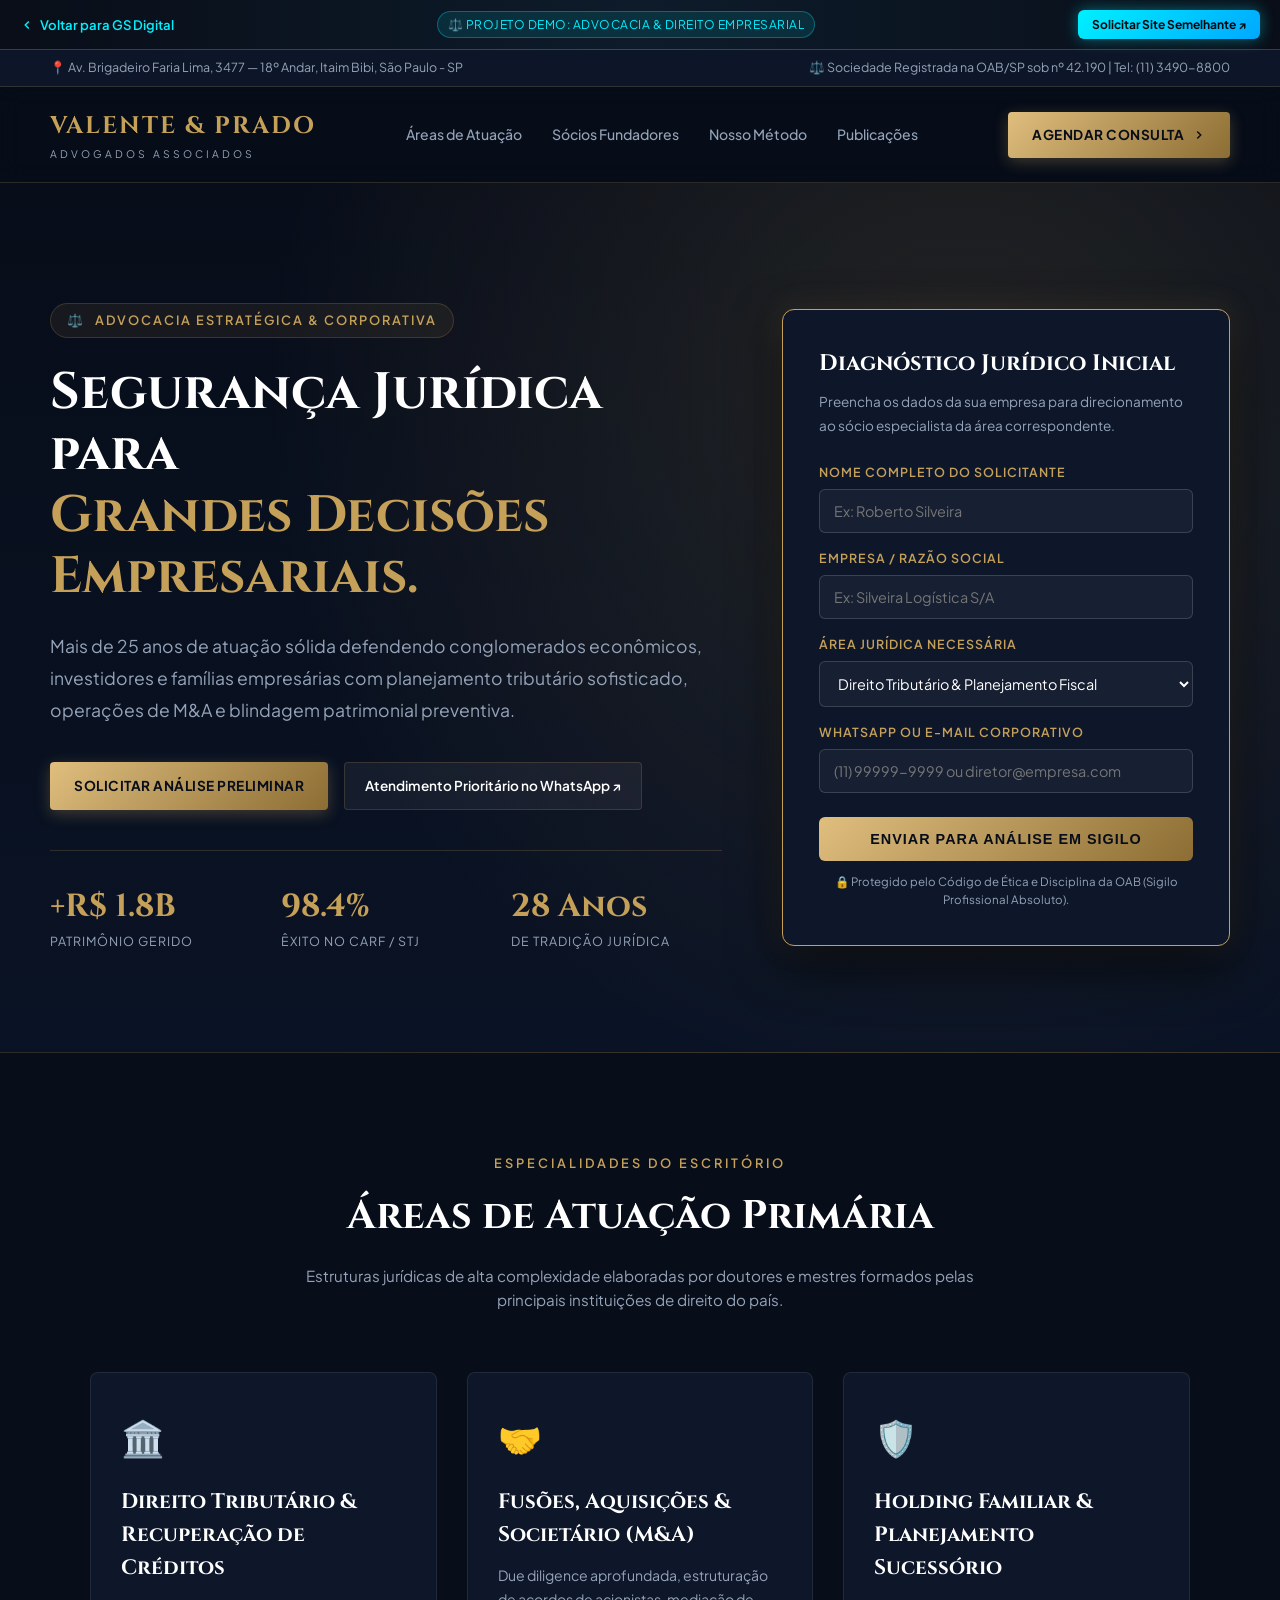
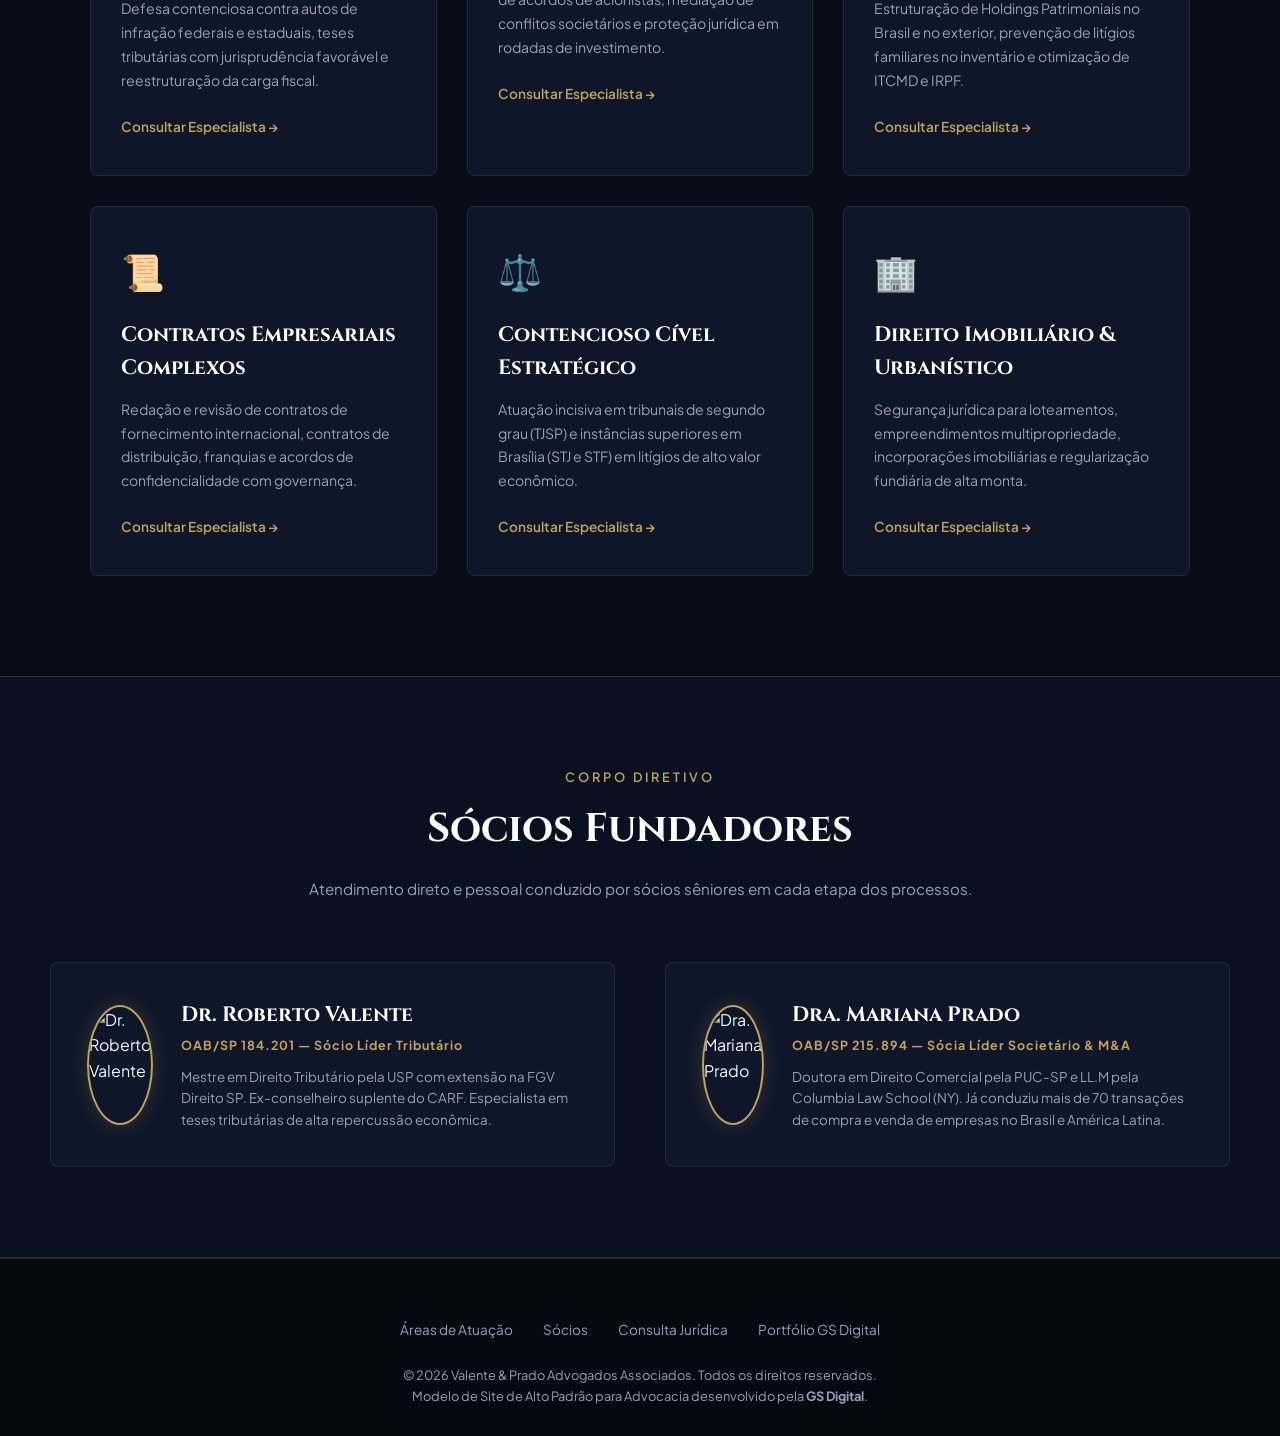
==== demos/advocacia/index.html @ 18b9a5af "feat: complete portfolio overhaul with e-commerce, liberal professionals, and high-converting landin" ====
<!DOCTYPE html>
<html lang="pt-BR">
<head>
  <meta charset="UTF-8">
  <meta name="viewport" content="width=device-width, initial-scale=1.0">
  <title>Valente & Prado | Sociedade de Advogados — Excelência Jurídica Empresarial</title>
  <link rel="preconnect" href="https://fonts.googleapis.com">
  <link rel="preconnect" href="https://fonts.gstatic.com" crossorigin>
  <link href="https://fonts.googleapis.com/css2?family=Cinzel:wght@500;600;700;800&family=Plus+Jakarta+Sans:wght@300;400;500;600;700&display=swap" rel="stylesheet">
  <style>
    :root {
      --bg: #070d19;
      --bg-surface: #0e172a;
      --bg-card: #131f38;
      --gold: #c5a059;
      --gold-light: #dfbe7e;
      --gold-dark: #8c6d33;
      --border: rgba(197, 160, 89, 0.2);
      --border-card: rgba(255, 255, 255, 0.08);
      --text: #f1f5f9;
      --text-muted: #94a3b8;
      --font-title: 'Cinzel', serif;
      --font-body: 'Plus Jakarta Sans', sans-serif;
    }

    * {
      box-sizing: border-box;
      margin: 0;
      padding: 0;
    }

    body {
      background-color: var(--bg);
      color: var(--text);
      font-family: var(--font-body);
      line-height: 1.6;
      overflow-x: hidden;
    }

    /* Top GS Digital Banner */
    .demo-bar {
      background: linear-gradient(90deg, #090e18 0%, #0d1b2a 50%, #090e18 100%);
      border-bottom: 1px solid rgba(0, 240, 255, 0.3);
      padding: 10px 20px;
      display: flex;
      align-items: center;
      justify-content: space-between;
      font-size: 0.82rem;
      position: sticky;
      top: 0;
      z-index: 1000;
      backdrop-filter: blur(12px);
    }
    .demo-bar a {
      color: #00f0ff;
      text-decoration: none;
      font-weight: 600;
      display: inline-flex;
      align-items: center;
      gap: 6px;
      transition: all 0.2s ease;
    }
    .demo-bar a:hover {
      text-shadow: 0 0 10px rgba(0, 240, 255, 0.8);
    }
    .demo-bar-badge {
      background: rgba(0, 240, 255, 0.1);
      color: #00f0ff;
      border: 1px solid rgba(0, 240, 255, 0.3);
      padding: 3px 10px;
      border-radius: 999px;
      font-size: 0.75rem;
      letter-spacing: 0.5px;
    }
    .demo-bar .btn-cta-demo {
      background: linear-gradient(135deg, #00f0ff, #00a8ff);
      color: #05080d;
      padding: 5px 14px;
      border-radius: 6px;
      font-weight: 700;
      font-size: 0.75rem;
      box-shadow: 0 0 15px rgba(0, 240, 255, 0.4);
    }

    /* Sub Top Bar */
    .law-topbar {
      background: rgba(14, 23, 42, 0.95);
      border-bottom: 1px solid var(--border);
      padding: 8px 50px;
      display: flex;
      justify-content: space-between;
      font-size: 0.78rem;
      color: var(--text-muted);
    }
    .law-topbar span {
      display: inline-flex;
      align-items: center;
      gap: 6px;
    }

    /* Main Navigation */
    .law-nav {
      background: rgba(7, 13, 25, 0.85);
      backdrop-filter: blur(12px);
      border-bottom: 1px solid var(--border);
      padding: 20px 50px;
      display: flex;
      align-items: center;
      justify-content: space-between;
      position: sticky;
      top: 41px;
      z-index: 900;
    }
    .law-logo {
      display: flex;
      flex-direction: column;
      text-decoration: none;
    }
    .law-logo-title {
      font-family: var(--font-title);
      font-size: 1.5rem;
      font-weight: 700;
      letter-spacing: 2px;
      color: var(--gold);
    }
    .law-logo-sub {
      font-size: 0.65rem;
      text-transform: uppercase;
      letter-spacing: 3px;
      color: var(--text-muted);
    }
    .law-menu {
      display: flex;
      gap: 30px;
    }
    .law-menu a {
      color: var(--text-muted);
      text-decoration: none;
      font-size: 0.88rem;
      font-weight: 500;
      transition: color 0.2s;
    }
    .law-menu a:hover {
      color: var(--gold);
    }
    .btn-gold {
      background: linear-gradient(135deg, var(--gold-light), var(--gold-dark));
      color: #070d19;
      font-weight: 700;
      padding: 12px 24px;
      border-radius: 4px;
      text-decoration: none;
      font-size: 0.85rem;
      letter-spacing: 0.5px;
      text-transform: uppercase;
      box-shadow: 0 4px 15px rgba(197, 160, 89, 0.3);
      transition: all 0.3s ease;
      display: inline-flex;
      align-items: center;
      gap: 8px;
    }
    .btn-gold:hover {
      box-shadow: 0 6px 25px rgba(197, 160, 89, 0.5);
      transform: translateY(-2px);
    }

    /* Hero */
    .hero-law {
      padding: 120px 50px 100px;
      background: radial-gradient(circle at 75% 25%, rgba(197, 160, 89, 0.15) 0%, transparent 60%),
                  linear-gradient(180deg, #070d19 0%, #0a1325 100%);
      border-bottom: 1px solid var(--border);
      position: relative;
    }
    .hero-law-inner {
      max-width: 1200px;
      margin: 0 auto;
      display: grid;
      grid-template-columns: 1.2fr 0.8fr;
      gap: 60px;
      align-items: center;
    }
    .law-seal {
      display: inline-flex;
      align-items: center;
      gap: 10px;
      color: var(--gold);
      font-size: 0.8rem;
      font-weight: 600;
      text-transform: uppercase;
      letter-spacing: 2px;
      margin-bottom: 24px;
      border: 1px solid var(--border);
      padding: 6px 16px;
      border-radius: 999px;
      background: rgba(197, 160, 89, 0.08);
    }
    .hero-law h1 {
      font-family: var(--font-title);
      font-size: 3.2rem;
      font-weight: 700;
      line-height: 1.2;
      margin-bottom: 24px;
      color: #fff;
    }
    .hero-law h1 span {
      color: var(--gold);
      display: block;
    }
    .hero-law p {
      font-size: 1.1rem;
      color: var(--text-muted);
      margin-bottom: 36px;
      line-height: 1.8;
    }
    .law-stats {
      display: grid;
      grid-template-columns: repeat(3, 1fr);
      gap: 20px;
      margin-top: 40px;
      padding-top: 30px;
      border-top: 1px solid var(--border);
    }
    .stat-val {
      font-family: var(--font-title);
      font-size: 2rem;
      font-weight: 700;
      color: var(--gold);
    }
    .stat-lbl {
      font-size: 0.78rem;
      color: var(--text-muted);
      text-transform: uppercase;
      letter-spacing: 1px;
    }

    /* Diagnosis Card */
    .diagnosis-card {
      background: var(--bg-surface);
      border: 1px solid var(--gold);
      border-radius: 12px;
      padding: 36px;
      box-shadow: 0 20px 50px rgba(0, 0, 0, 0.6), 0 0 30px rgba(197, 160, 89, 0.15);
      position: relative;
    }
    .diagnosis-card h3 {
      font-family: var(--font-title);
      font-size: 1.4rem;
      color: #fff;
      margin-bottom: 8px;
    }
    .diagnosis-card p {
      font-size: 0.85rem;
      color: var(--text-muted);
      margin-bottom: 24px;
    }
    .form-group {
      margin-bottom: 16px;
    }
    .form-label {
      display: block;
      font-size: 0.78rem;
      text-transform: uppercase;
      letter-spacing: 1px;
      color: var(--gold);
      margin-bottom: 6px;
      font-weight: 600;
    }
    .form-control {
      width: 100%;
      background: rgba(255, 255, 255, 0.04);
      border: 1px solid rgba(255, 255, 255, 0.15);
      color: #fff;
      padding: 12px 14px;
      border-radius: 6px;
      font-size: 0.9rem;
      font-family: inherit;
      transition: border-color 0.2s;
    }
    .form-control:focus {
      outline: none;
      border-color: var(--gold);
    }
    .btn-submit-form {
      width: 100%;
      background: linear-gradient(135deg, var(--gold-light), var(--gold-dark));
      color: #070d19;
      font-weight: 800;
      padding: 14px;
      border: none;
      border-radius: 6px;
      font-size: 0.9rem;
      letter-spacing: 1px;
      text-transform: uppercase;
      cursor: pointer;
      margin-top: 8px;
      transition: all 0.3s;
    }
    .btn-submit-form:hover {
      box-shadow: 0 0 25px rgba(197, 160, 89, 0.5);
    }
    .form-notice {
      font-size: 0.72rem;
      color: var(--text-muted);
      text-align: center;
      margin-top: 12px;
    }

    /* Practice Areas */
    .section-law {
      padding: 100px 50px;
      max-width: 1200px;
      margin: 0 auto;
    }
    .section-header {
      text-align: center;
      max-width: 700px;
      margin: 0 auto 60px;
    }
    .section-pretitle {
      font-size: 0.8rem;
      text-transform: uppercase;
      letter-spacing: 3px;
      color: var(--gold);
      font-weight: 600;
      margin-bottom: 10px;
    }
    .section-title {
      font-family: var(--font-title);
      font-size: 2.5rem;
      font-weight: 700;
      color: #fff;
      margin-bottom: 16px;
    }
    .areas-grid {
      display: grid;
      grid-template-columns: repeat(3, 1fr);
      gap: 30px;
    }
    .area-card {
      background: var(--bg-surface);
      border: 1px solid var(--border-card);
      border-radius: 8px;
      padding: 36px 30px;
      transition: all 0.3s ease;
      position: relative;
    }
    .area-card:hover {
      transform: translateY(-6px);
      border-color: var(--gold);
      box-shadow: 0 15px 35px rgba(0, 0, 0, 0.5), 0 0 20px rgba(197, 160, 89, 0.15);
    }
    .area-icon {
      font-size: 2.2rem;
      margin-bottom: 20px;
      color: var(--gold);
    }
    .area-card h3 {
      font-family: var(--font-title);
      font-size: 1.3rem;
      color: #fff;
      margin-bottom: 12px;
    }
    .area-card p {
      font-size: 0.88rem;
      color: var(--text-muted);
      line-height: 1.7;
      margin-bottom: 20px;
    }
    .area-link {
      color: var(--gold);
      text-decoration: none;
      font-size: 0.85rem;
      font-weight: 600;
      display: inline-flex;
      align-items: center;
      gap: 6px;
      transition: gap 0.2s;
    }
    .area-link:hover {
      gap: 10px;
    }

    /* Partners */
    .partners-box {
      background: #091120;
      border-top: 1px solid var(--border);
      border-bottom: 1px solid var(--border);
      padding: 90px 50px;
    }
    .partners-inner {
      max-width: 1200px;
      margin: 0 auto;
    }
    .partners-grid {
      display: grid;
      grid-template-columns: 1fr 1fr;
      gap: 50px;
      margin-top: 50px;
    }
    .partner-card {
      background: var(--bg-surface);
      border: 1px solid var(--border-card);
      border-radius: 8px;
      padding: 36px;
      display: flex;
      gap: 28px;
      align-items: center;
    }
    .partner-avatar {
      width: 120px;
      height: 120px;
      border-radius: 50%;
      object-fit: cover;
      border: 2px solid var(--gold);
      box-shadow: 0 0 20px rgba(197, 160, 89, 0.2);
    }
    .partner-name {
      font-family: var(--font-title);
      font-size: 1.3rem;
      color: #fff;
      margin-bottom: 4px;
    }
    .partner-oab {
      font-size: 0.78rem;
      color: var(--gold);
      font-weight: 700;
      letter-spacing: 1px;
      margin-bottom: 10px;
    }
    .partner-bio {
      font-size: 0.84rem;
      color: var(--text-muted);
      line-height: 1.6;
    }

    /* Footer */
    .law-footer {
      border-top: 1px solid var(--border);
      padding: 60px 50px 30px;
      background: #050912;
      text-align: center;
    }
    .law-footer-links {
      display: flex;
      justify-content: center;
      gap: 30px;
      margin-bottom: 24px;
      font-size: 0.85rem;
    }
    .law-footer-links a {
      color: var(--text-muted);
      text-decoration: none;
    }
    .law-footer-links a:hover {
      color: var(--gold);
    }

    @media (max-width: 992px) {
      .hero-law-inner {
        grid-template-columns: 1fr;
      }
      .areas-grid {
        grid-template-columns: 1fr 1fr;
      }
      .partners-grid {
        grid-template-columns: 1fr;
      }
    }
    @media (max-width: 600px) {
      .areas-grid {
        grid-template-columns: 1fr;
      }
      .law-topbar {
        display: none;
      }
      .law-menu {
        display: none;
      }
      .hero-law {
        padding: 60px 20px;
      }
      .law-stats {
        grid-template-columns: 1fr;
      }
      .partner-card {
        flex-direction: column;
        text-align: center;
      }
    }
  </style>
</head>
<body>

  <!-- Top GS Digital Navigation Bar -->
  <div class="demo-bar">
    <a href="/index.html#portfolio">
      <svg width="14" height="14" viewBox="0 0 24 24" fill="none" stroke="currentColor" stroke-width="2.5"><path d="m15 18-6-6 6-6"/></svg>
      Voltar para GS Digital
    </a>
    <div class="demo-bar-badge">
      ⚖️ PROJETO DEMO: ADVOCACIA & DIREITO EMPRESARIAL
    </div>
    <a href="/index.html#simulador" class="btn-cta-demo">
      Solicitar Site Semelhante ↗
    </a>
  </div>

  <!-- Sub Top Bar -->
  <div class="law-topbar">
    <span>📍 Av. Brigadeiro Faria Lima, 3477 — 18º Andar, Itaim Bibi, São Paulo - SP</span>
    <span>⚖️ Sociedade Registrada na OAB/SP sob nº 42.190 | Tel: (11) 3490-8800</span>
  </div>

  <!-- Main Navigation -->
  <nav class="law-nav">
    <a href="#" class="law-logo">
      <span class="law-logo-title">VALENTE & PRADO</span>
      <span class="law-logo-sub">Advogados Associados</span>
    </a>

    <div class="law-menu">
      <a href="#areas">Áreas de Atuação</a>
      <a href="#socios">Sócios Fundadores</a>
      <a href="#diferenciais">Nosso Método</a>
      <a href="#contato">Publicações</a>
    </div>

    <a href="#diagnostico" class="btn-gold">
      Agendar Consulta
      <svg width="14" height="14" viewBox="0 0 24 24" fill="none" stroke="currentColor" stroke-width="2.5"><path d="m9 18 6-6-6-6"/></svg>
    </a>
  </nav>

  <!-- Hero Section -->
  <section class="hero-law">
    <div class="hero-law-inner">
      <div>
        <div class="law-seal">
          <span>⚖️</span> Advocacia Estratégica & Corporativa
        </div>
        <h1>
          Segurança Jurídica para 
          <span>Grandes Decisões Empresariais.</span>
        </h1>
        <p>
          Mais de 25 anos de atuação sólida defendendo conglomerados econômicos, investidores e famílias empresárias com planejamento tributário sofisticado, operações de M&A e blindagem patrimonial preventiva.
        </p>
        <div style="display: flex; gap: 16px; flex-wrap: wrap;">
          <a href="#diagnostico" class="btn-gold">
            Solicitar Análise Preliminar
          </a>
          <a href="https://wa.me/5511999999999" target="_blank" style="background: rgba(255,255,255,0.05); border: 1px solid var(--border); color: #fff; padding: 12px 20px; border-radius: 4px; text-decoration: none; font-size: 0.85rem; font-weight: 600; display: inline-flex; align-items: center; gap: 8px;">
            Atendimento Prioritário no WhatsApp ↗
          </a>
        </div>

        <div class="law-stats">
          <div>
            <div class="stat-val">+R$ 1.8B</div>
            <div class="stat-lbl">Patrimônio Gerido</div>
          </div>
          <div>
            <div class="stat-val">98.4%</div>
            <div class="stat-lbl">Êxito no CARF / STJ</div>
          </div>
          <div>
            <div class="stat-val">28 Anos</div>
            <div class="stat-lbl">De Tradição Jurídica</div>
          </div>
        </div>
      </div>

      <!-- Quick Diagnosis Form -->
      <div class="diagnosis-card" id="diagnostico">
        <h3>Diagnóstico Jurídico Inicial</h3>
        <p>Preencha os dados da sua empresa para direcionamento ao sócio especialista da área correspondente.</p>
        <form onsubmit="handleLawSubmit(event)">
          <div class="form-group">
            <label class="form-label">Nome Completo do Solicitante</label>
            <input type="text" class="form-control" required placeholder="Ex: Roberto Silveira">
          </div>
          <div class="form-group">
            <label class="form-label">Empresa / Razão Social</label>
            <input type="text" class="form-control" placeholder="Ex: Silveira Logística S/A">
          </div>
          <div class="form-group">
            <label class="form-label">Área Jurídica Necessária</label>
            <select class="form-control">
              <option>Direito Tributário & Planejamento Fiscal</option>
              <option>Fusões & Aquisições (M&A) / Societário</option>
              <option>Blindagem Patrimonial & Sucessória</option>
              <option>Contratos Comerciais & Compliance</option>
              <option>Contencioso Cível Estratégico</option>
            </select>
          </div>
          <div class="form-group">
            <label class="form-label">WhatsApp ou E-mail Corporativo</label>
            <input type="text" class="form-control" required placeholder="(11) 99999-9999 ou diretor@empresa.com">
          </div>
          <button type="submit" class="btn-submit-form">
            Enviar para Análise em Sigilo
          </button>
        </form>
        <div class="form-notice">
          🔒 Protegido pelo Código de Ética e Disciplina da OAB (Sigilo Profissional Absoluto).
        </div>
      </div>
    </div>
  </section>

  <!-- Practice Areas -->
  <section class="section-law" id="areas">
    <div class="section-header">
      <div class="section-pretitle">Especialidades do Escritório</div>
      <h2 class="section-title">Áreas de Atuação Primária</h2>
      <p style="color: var(--text-muted); font-size: 0.95rem;">
        Estruturas jurídicas de alta complexidade elaboradas por doutores e mestres formados pelas principais instituições de direito do país.
      </p>
    </div>

    <div class="areas-grid">
      <div class="area-card">
        <div class="area-icon">🏛️</div>
        <h3>Direito Tributário & Recuperação de Créditos</h3>
        <p>Defesa contenciosa contra autos de infração federais e estaduais, teses tributárias com jurisprudência favorável e reestruturação da carga fiscal.</p>
        <a href="#diagnostico" class="area-link">Consultar Especialista →</a>
      </div>
      <div class="area-card">
        <div class="area-icon">🤝</div>
        <h3>Fusões, Aquisições & Societário (M&A)</h3>
        <p>Due diligence aprofundada, estruturação de acordos de acionistas, mediação de conflitos societários e proteção jurídica em rodadas de investimento.</p>
        <a href="#diagnostico" class="area-link">Consultar Especialista →</a>
      </div>
      <div class="area-card">
        <div class="area-icon">🛡️</div>
        <h3>Holding Familiar & Planejamento Sucessório</h3>
        <p>Estruturação de Holdings Patrimoniais no Brasil e no exterior, prevenção de litígios familiares no inventário e otimização de ITCMD e IRPF.</p>
        <a href="#diagnostico" class="area-link">Consultar Especialista →</a>
      </div>
      <div class="area-card">
        <div class="area-icon">📜</div>
        <h3>Contratos Empresariais Complexos</h3>
        <p>Redação e revisão de contratos de fornecimento internacional, contratos de distribuição, franquias e acordos de confidencialidade com governança.</p>
        <a href="#diagnostico" class="area-link">Consultar Especialista →</a>
      </div>
      <div class="area-card">
        <div class="area-icon">⚖️</div>
        <h3>Contencioso Cível Estratégico</h3>
        <p>Atuação incisiva em tribunais de segundo grau (TJSP) e instâncias superiores em Brasília (STJ e STF) em litígios de alto valor econômico.</p>
        <a href="#diagnostico" class="area-link">Consultar Especialista →</a>
      </div>
      <div class="area-card">
        <div class="area-icon">🏢</div>
        <h3>Direito Imobiliário & Urbanístico</h3>
        <p>Segurança jurídica para loteamentos, empreendimentos multipropriedade, incorporações imobiliárias e regularização fundiária de alta monta.</p>
        <a href="#diagnostico" class="area-link">Consultar Especialista →</a>
      </div>
    </div>
  </section>

  <!-- Partners -->
  <section class="partners-box" id="socios">
    <div class="partners-inner">
      <div class="section-header">
        <div class="section-pretitle">Corpo Diretivo</div>
        <h2 class="section-title">Sócios Fundadores</h2>
        <p style="color: var(--text-muted); font-size: 0.95rem;">
          Atendimento direto e pessoal conduzido por sócios sêniores em cada etapa dos processos.
        </p>
      </div>

      <div class="partners-grid">
        <div class="partner-card">
          <img src="https://images.unsplash.com/photo-1560250097-0b93528c311a?auto=format&fit=crop&w=300&q=80" alt="Dr. Roberto Valente" class="partner-avatar">
          <div>
            <h3 class="partner-name">Dr. Roberto Valente</h3>
            <div class="partner-oab">OAB/SP 184.201 — Sócio Líder Tributário</div>
            <p class="partner-bio">
              Mestre em Direito Tributário pela USP com extensão na FGV Direito SP. Ex-conselheiro suplente do CARF. Especialista em teses tributárias de alta repercussão econômica.
            </p>
          </div>
        </div>

        <div class="partner-card">
          <img src="https://images.unsplash.com/photo-1573496359142-b8d87734a5a2?auto=format&fit=crop&w=300&q=80" alt="Dra. Mariana Prado" class="partner-avatar">
          <div>
            <h3 class="partner-name">Dra. Mariana Prado</h3>
            <div class="partner-oab">OAB/SP 215.894 — Sócia Líder Societário & M&A</div>
            <p class="partner-bio">
              Doutora em Direito Comercial pela PUC-SP e LL.M pela Columbia Law School (NY). Já conduziu mais de 70 transações de compra e venda de empresas no Brasil e América Latina.
            </p>
          </div>
        </div>
      </div>
    </div>
  </section>

  <!-- Footer -->
  <footer class="law-footer">
    <div class="law-footer-links">
      <a href="#areas">Áreas de Atuação</a>
      <a href="#socios">Sócios</a>
      <a href="#diagnostico">Consulta Jurídica</a>
      <a href="/index.html#portfolio">Portfólio GS Digital</a>
    </div>
    <p style="font-size: 0.8rem; color: var(--text-muted);">
      © 2026 Valente & Prado Advogados Associados. Todos os direitos reservados.<br>
      Modelo de Site de Alto Padrão para Advocacia desenvolvido pela <strong>GS Digital</strong>.
    </p>
  </footer>

  <script>
    function handleLawSubmit(e) {
      e.preventDefault();
      alert("✅ Solicitação de diagnóstico recebida com sucesso! Em um site real desenvolvido pela GS Digital, nossa secretária jurídica entrará em contato via WhatsApp e e-mail em menos de 15 minutos com o protocolo de agendamento.");
    }
  </script>
</body>
</html>
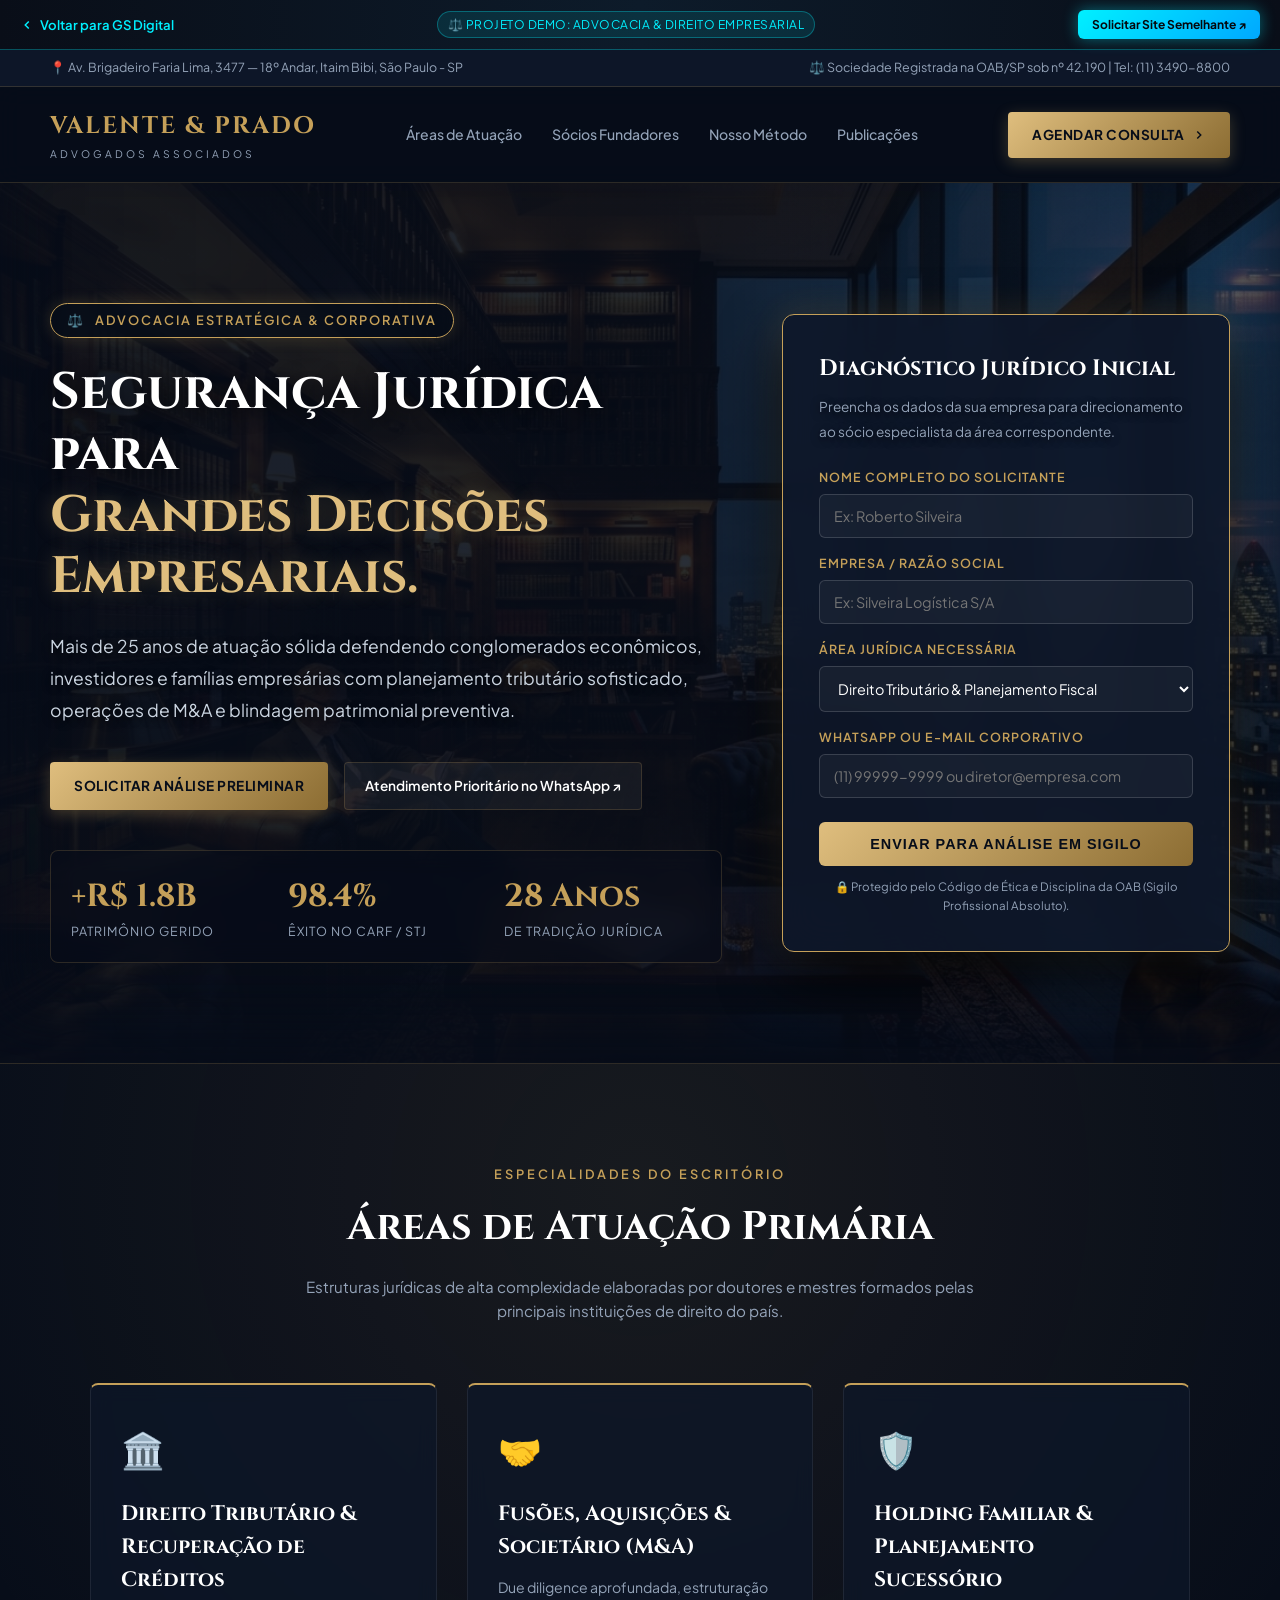
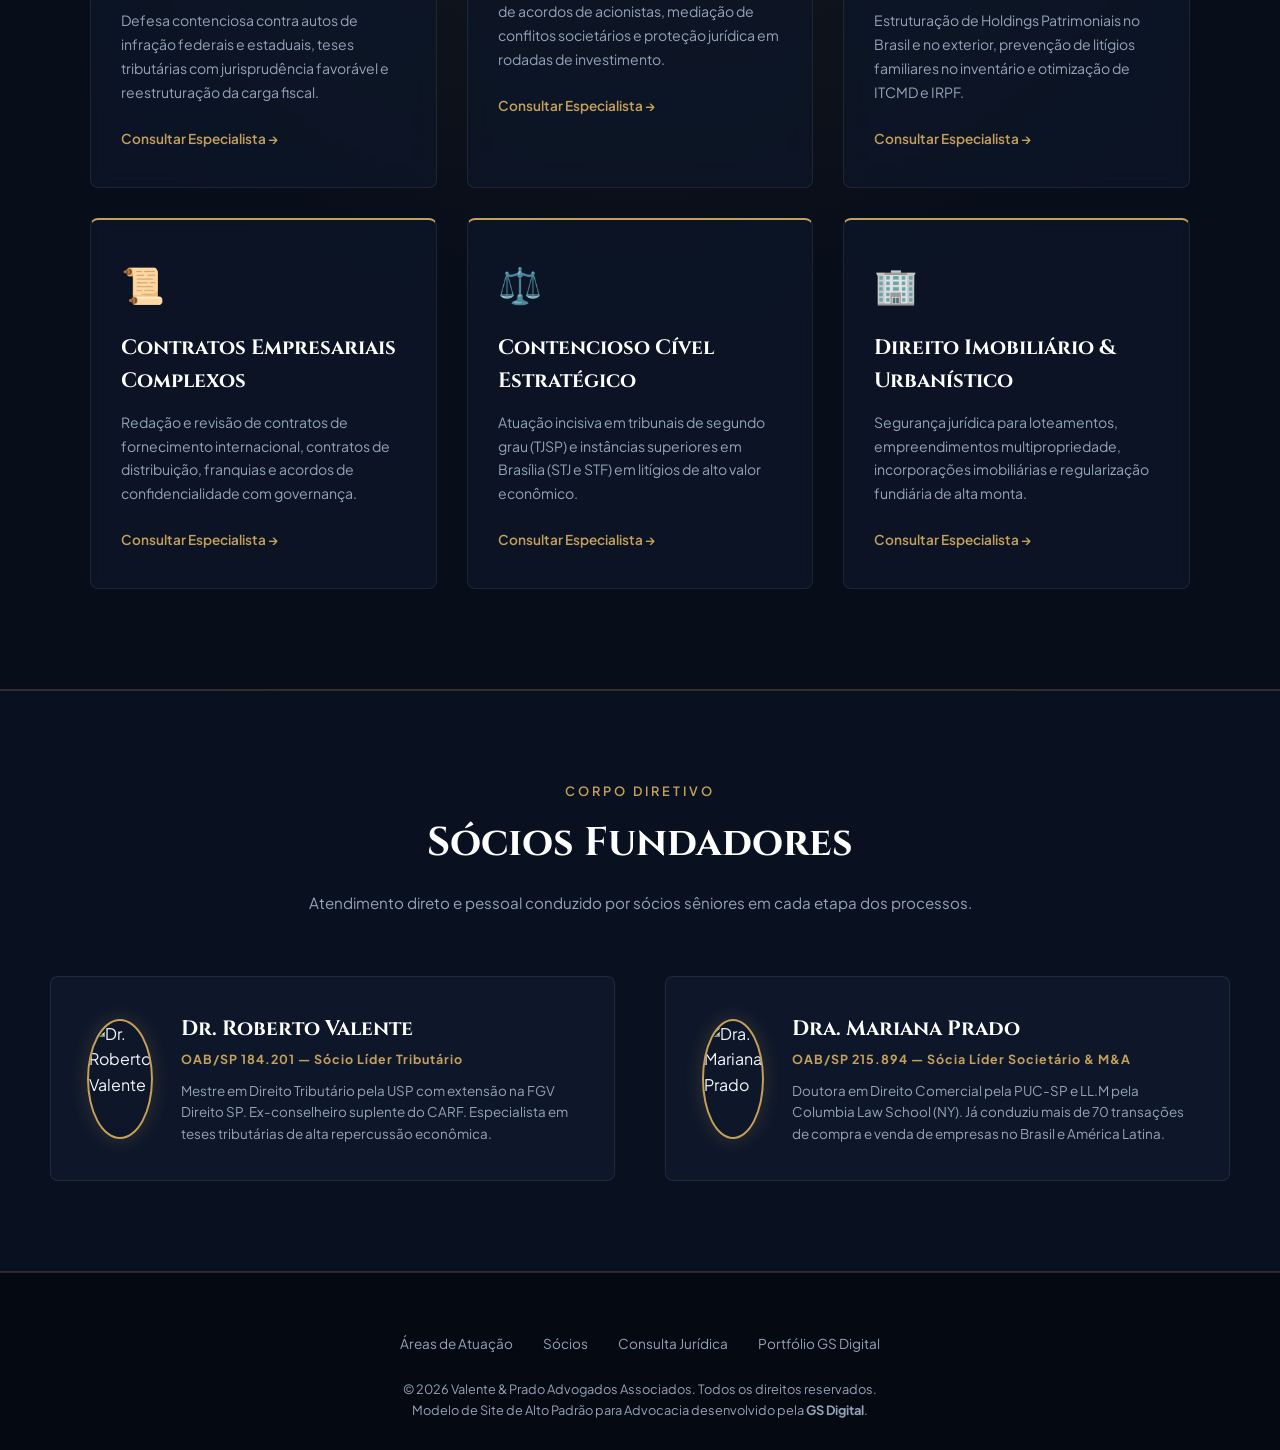
==== commit efe056c2: "feat(visuals): add immersive niche-specific background images and premium styling to all portfolio d" ====
--- a/demos/advocacia/index.html
+++ b/demos/advocacia/index.html
@@ -167,10 +167,11 @@
     /* Hero */
     .hero-law {
       padding: 120px 50px 100px;
-      background: radial-gradient(circle at 75% 25%, rgba(197, 160, 89, 0.15) 0%, transparent 60%),
-                  linear-gradient(180deg, #070d19 0%, #0a1325 100%);
+      background: linear-gradient(90deg, rgba(7, 13, 25, 0.95) 0%, rgba(7, 13, 25, 0.88) 50%, rgba(7, 13, 25, 0.65) 100%),
+                  url('/assets/images/bg_advocacia.jpg') center/cover no-repeat;
       border-bottom: 1px solid var(--border);
       position: relative;
+      box-shadow: inset 0 -40px 60px rgba(7, 13, 25, 0.8);
     }
     .hero-law-inner {
       max-width: 1200px;
@@ -190,10 +191,12 @@
       text-transform: uppercase;
       letter-spacing: 2px;
       margin-bottom: 24px;
-      border: 1px solid var(--border);
+      border: 1px solid var(--gold);
       padding: 6px 16px;
       border-radius: 999px;
-      background: rgba(197, 160, 89, 0.08);
+      background: rgba(7, 13, 25, 0.7);
+      backdrop-filter: blur(8px);
+      box-shadow: 0 0 15px rgba(197, 160, 89, 0.2);
     }
     .hero-law h1 {
       font-family: var(--font-title);
@@ -202,16 +205,19 @@
       line-height: 1.2;
       margin-bottom: 24px;
       color: #fff;
+      text-shadow: 0 4px 20px rgba(0, 0, 0, 0.7);
     }
     .hero-law h1 span {
-      color: var(--gold);
+      color: var(--gold-light);
       display: block;
+      text-shadow: 0 0 20px rgba(197, 160, 89, 0.3);
     }
     .hero-law p {
       font-size: 1.1rem;
-      color: var(--text-muted);
+      color: #cbd5e1;
       margin-bottom: 36px;
       line-height: 1.8;
+      text-shadow: 0 2px 8px rgba(0, 0, 0, 0.8);
     }
     .law-stats {
       display: grid;
@@ -220,6 +226,11 @@
       margin-top: 40px;
       padding-top: 30px;
       border-top: 1px solid var(--border);
+      background: rgba(7, 13, 25, 0.6);
+      backdrop-filter: blur(12px);
+      border-radius: 8px;
+      padding: 20px;
+      border: 1px solid rgba(197, 160, 89, 0.2);
     }
     .stat-val {
       font-family: var(--font-title);
@@ -236,11 +247,12 @@
 
     /* Diagnosis Card */
     .diagnosis-card {
-      background: var(--bg-surface);
+      background: rgba(14, 23, 42, 0.88);
+      backdrop-filter: blur(20px);
       border: 1px solid var(--gold);
       border-radius: 12px;
       padding: 36px;
-      box-shadow: 0 20px 50px rgba(0, 0, 0, 0.6), 0 0 30px rgba(197, 160, 89, 0.15);
+      box-shadow: 0 25px 60px rgba(0, 0, 0, 0.8), 0 0 35px rgba(197, 160, 89, 0.2);
       position: relative;
     }
     .diagnosis-card h3 {
@@ -307,6 +319,10 @@
     }
 
     /* Practice Areas */
+    .section-law-wrapper {
+      background: radial-gradient(circle at 50% 10%, rgba(197, 160, 89, 0.09) 0%, transparent 60%), #070d19;
+      border-bottom: 1px solid var(--border);
+    }
     .section-law {
       padding: 100px 50px;
       max-width: 1200px;
@@ -338,18 +354,22 @@
       gap: 30px;
     }
     .area-card {
-      background: var(--bg-surface);
+      background: rgba(14, 23, 42, 0.7);
+      backdrop-filter: blur(10px);
       border: 1px solid var(--border-card);
+      border-top: 2px solid var(--gold);
       border-radius: 8px;
       padding: 36px 30px;
-      transition: all 0.3s ease;
+      transition: all 0.3s cubic-bezier(0.16, 1, 0.3, 1);
       position: relative;
     }
     .area-card:hover {
-      transform: translateY(-6px);
+      transform: translateY(-8px);
       border-color: var(--gold);
-      box-shadow: 0 15px 35px rgba(0, 0, 0, 0.5), 0 0 20px rgba(197, 160, 89, 0.15);
-    }
+      box-shadow: 0 20px 40px rgba(0, 0, 0, 0.7), 0 0 25px rgba(197, 160, 89, 0.25);
+      background: rgba(19, 31, 56, 0.9);
+    }
+
     .area-icon {
       font-size: 2.2rem;
       margin-bottom: 20px;
@@ -610,51 +630,53 @@
   </section>
 
   <!-- Practice Areas -->
-  <section class="section-law" id="areas">
-    <div class="section-header">
-      <div class="section-pretitle">Especialidades do Escritório</div>
-      <h2 class="section-title">Áreas de Atuação Primária</h2>
-      <p style="color: var(--text-muted); font-size: 0.95rem;">
-        Estruturas jurídicas de alta complexidade elaboradas por doutores e mestres formados pelas principais instituições de direito do país.
-      </p>
-    </div>
-
-    <div class="areas-grid">
-      <div class="area-card">
-        <div class="area-icon">🏛️</div>
-        <h3>Direito Tributário & Recuperação de Créditos</h3>
-        <p>Defesa contenciosa contra autos de infração federais e estaduais, teses tributárias com jurisprudência favorável e reestruturação da carga fiscal.</p>
-        <a href="#diagnostico" class="area-link">Consultar Especialista →</a>
+  <section class="section-law-wrapper" id="areas">
+    <div class="section-law">
+      <div class="section-header">
+        <div class="section-pretitle">Especialidades do Escritório</div>
+        <h2 class="section-title">Áreas de Atuação Primária</h2>
+        <p style="color: var(--text-muted); font-size: 0.95rem;">
+          Estruturas jurídicas de alta complexidade elaboradas por doutores e mestres formados pelas principais instituições de direito do país.
+        </p>
       </div>
-      <div class="area-card">
-        <div class="area-icon">🤝</div>
-        <h3>Fusões, Aquisições & Societário (M&A)</h3>
-        <p>Due diligence aprofundada, estruturação de acordos de acionistas, mediação de conflitos societários e proteção jurídica em rodadas de investimento.</p>
-        <a href="#diagnostico" class="area-link">Consultar Especialista →</a>
-      </div>
-      <div class="area-card">
-        <div class="area-icon">🛡️</div>
-        <h3>Holding Familiar & Planejamento Sucessório</h3>
-        <p>Estruturação de Holdings Patrimoniais no Brasil e no exterior, prevenção de litígios familiares no inventário e otimização de ITCMD e IRPF.</p>
-        <a href="#diagnostico" class="area-link">Consultar Especialista →</a>
-      </div>
-      <div class="area-card">
-        <div class="area-icon">📜</div>
-        <h3>Contratos Empresariais Complexos</h3>
-        <p>Redação e revisão de contratos de fornecimento internacional, contratos de distribuição, franquias e acordos de confidencialidade com governança.</p>
-        <a href="#diagnostico" class="area-link">Consultar Especialista →</a>
-      </div>
-      <div class="area-card">
-        <div class="area-icon">⚖️</div>
-        <h3>Contencioso Cível Estratégico</h3>
-        <p>Atuação incisiva em tribunais de segundo grau (TJSP) e instâncias superiores em Brasília (STJ e STF) em litígios de alto valor econômico.</p>
-        <a href="#diagnostico" class="area-link">Consultar Especialista →</a>
-      </div>
-      <div class="area-card">
-        <div class="area-icon">🏢</div>
-        <h3>Direito Imobiliário & Urbanístico</h3>
-        <p>Segurança jurídica para loteamentos, empreendimentos multipropriedade, incorporações imobiliárias e regularização fundiária de alta monta.</p>
-        <a href="#diagnostico" class="area-link">Consultar Especialista →</a>
+
+      <div class="areas-grid">
+        <div class="area-card">
+          <div class="area-icon">🏛️</div>
+          <h3>Direito Tributário & Recuperação de Créditos</h3>
+          <p>Defesa contenciosa contra autos de infração federais e estaduais, teses tributárias com jurisprudência favorável e reestruturação da carga fiscal.</p>
+          <a href="#diagnostico" class="area-link">Consultar Especialista →</a>
+        </div>
+        <div class="area-card">
+          <div class="area-icon">🤝</div>
+          <h3>Fusões, Aquisições & Societário (M&A)</h3>
+          <p>Due diligence aprofundada, estruturação de acordos de acionistas, mediação de conflitos societários e proteção jurídica em rodadas de investimento.</p>
+          <a href="#diagnostico" class="area-link">Consultar Especialista →</a>
+        </div>
+        <div class="area-card">
+          <div class="area-icon">🛡️</div>
+          <h3>Holding Familiar & Planejamento Sucessório</h3>
+          <p>Estruturação de Holdings Patrimoniais no Brasil e no exterior, prevenção de litígios familiares no inventário e otimização de ITCMD e IRPF.</p>
+          <a href="#diagnostico" class="area-link">Consultar Especialista →</a>
+        </div>
+        <div class="area-card">
+          <div class="area-icon">📜</div>
+          <h3>Contratos Empresariais Complexos</h3>
+          <p>Redação e revisão de contratos de fornecimento internacional, contratos de distribuição, franquias e acordos de confidencialidade com governança.</p>
+          <a href="#diagnostico" class="area-link">Consultar Especialista →</a>
+        </div>
+        <div class="area-card">
+          <div class="area-icon">⚖️</div>
+          <h3>Contencioso Cível Estratégico</h3>
+          <p>Atuação incisiva em tribunais de segundo grau (TJSP) e instâncias superiores em Brasília (STJ e STF) em litígios de alto valor econômico.</p>
+          <a href="#diagnostico" class="area-link">Consultar Especialista →</a>
+        </div>
+        <div class="area-card">
+          <div class="area-icon">🏢</div>
+          <h3>Direito Imobiliário & Urbanístico</h3>
+          <p>Segurança jurídica para loteamentos, empreendimentos multipropriedade, incorporações imobiliárias e regularização fundiária de alta monta.</p>
+          <a href="#diagnostico" class="area-link">Consultar Especialista →</a>
+        </div>
       </div>
     </div>
   </section>
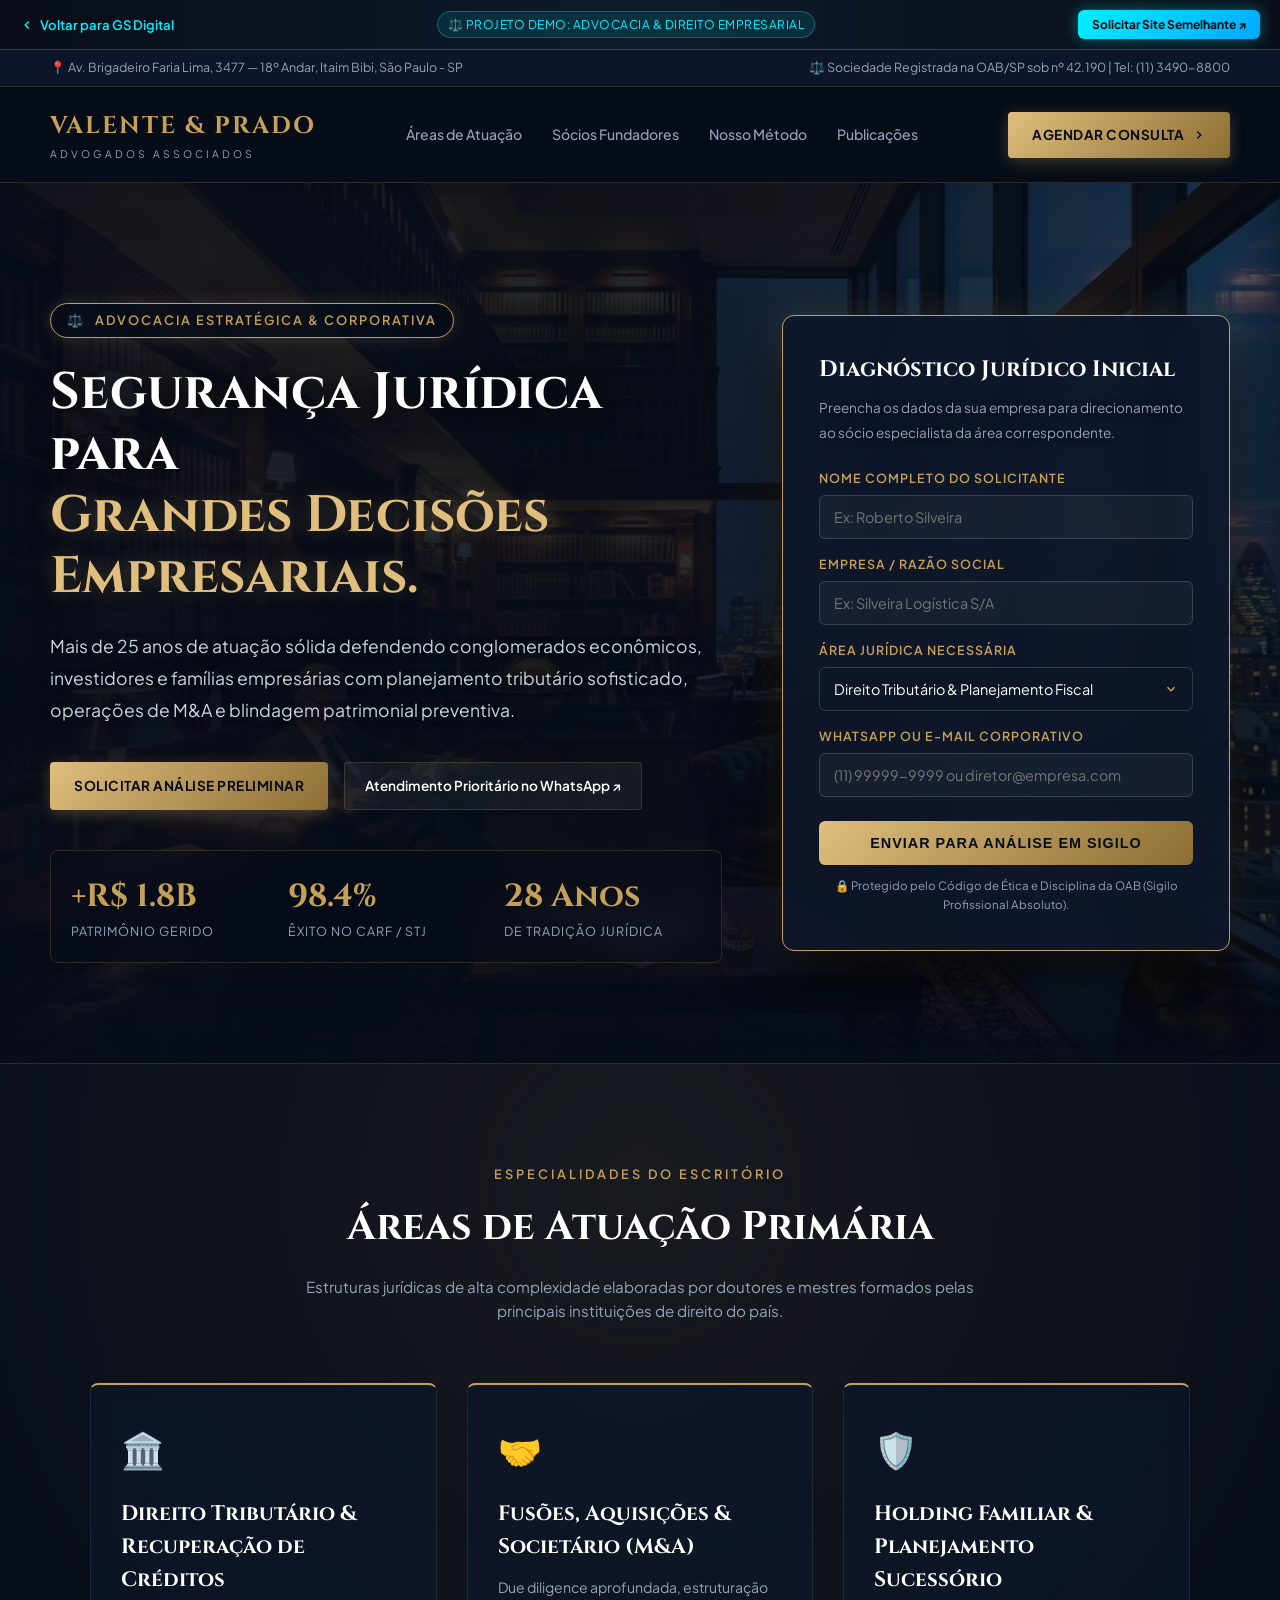
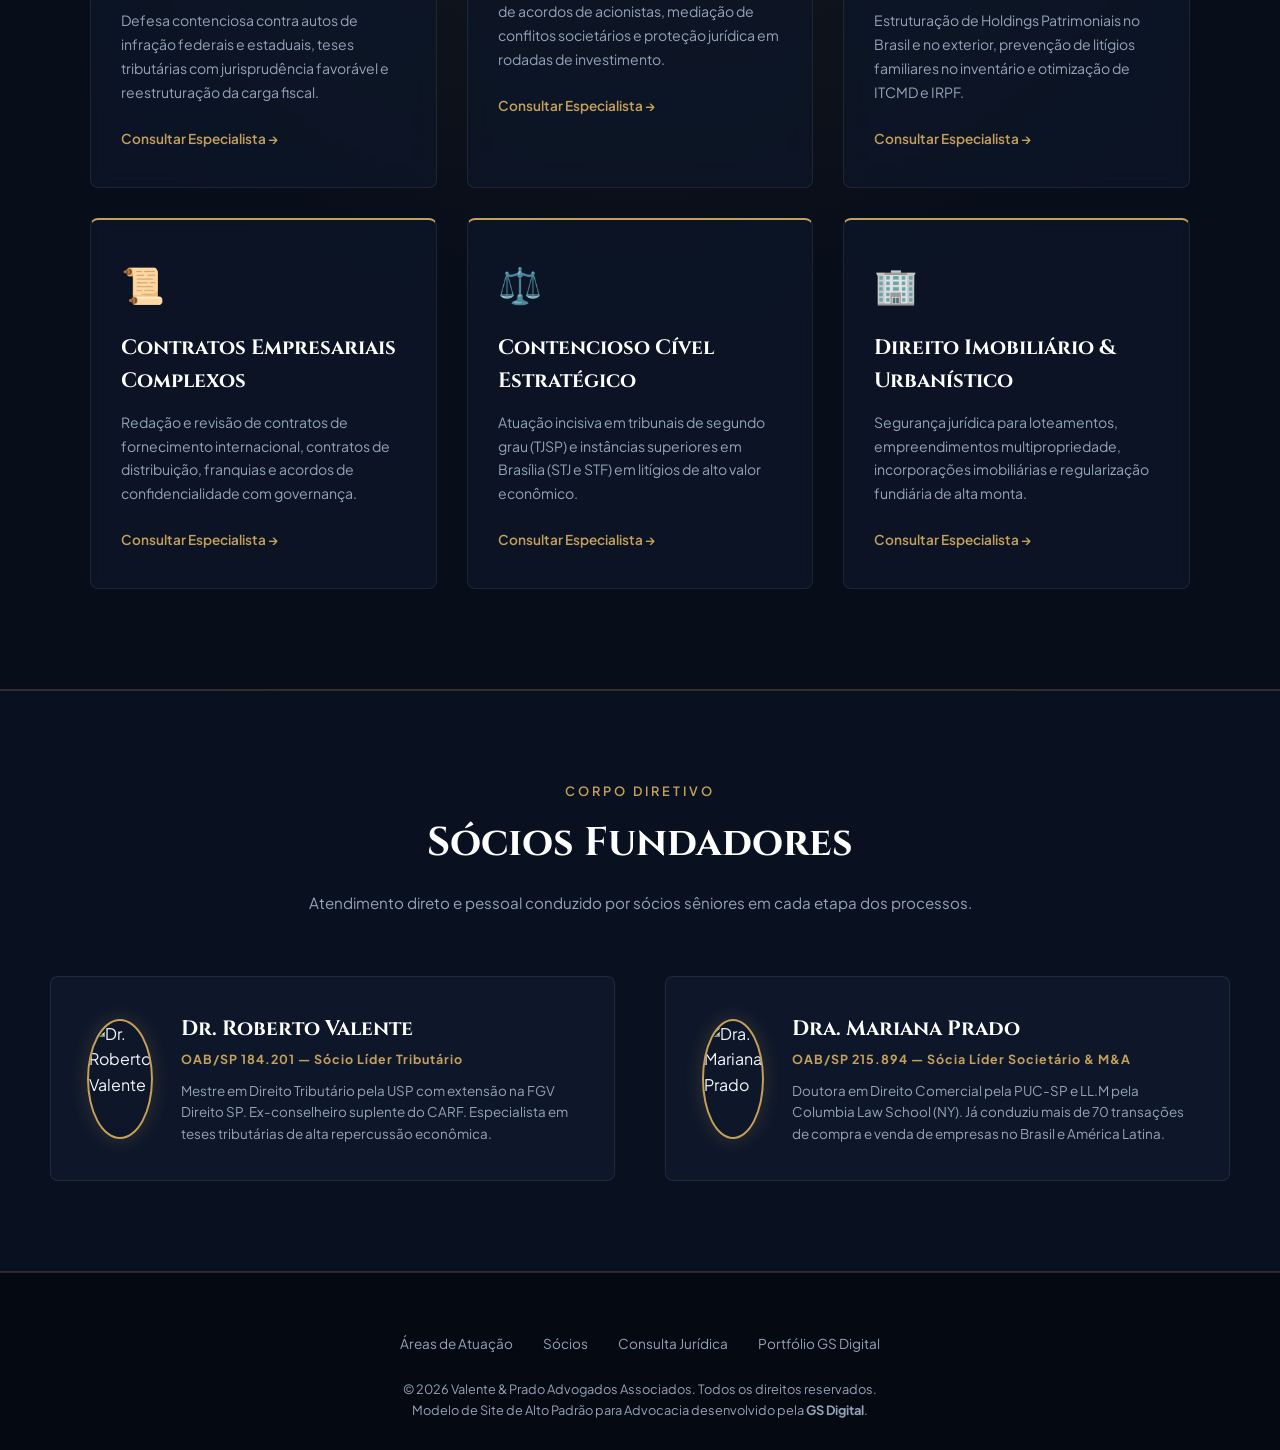
==== commit f8b2ffe0: "fix(imobiliaria, advocacia, saas): resolve select option contrast bug by adding explicit dark navy b" ====
--- a/demos/advocacia/index.html
+++ b/demos/advocacia/index.html
@@ -293,6 +293,22 @@
       outline: none;
       border-color: var(--gold);
     }
+    select.form-control {
+      background-color: #0c1626;
+      cursor: pointer;
+      appearance: none;
+      -webkit-appearance: none;
+      -moz-appearance: none;
+      background-image: url("data:image/svg+xml,%3Csvg xmlns='http://www.w3.org/2000/svg' width='14' height='14' viewBox='0 0 24 24' fill='none' stroke='%23c5a059' stroke-width='2.5'%3E%3Cpath d='m6 9 6 6 6-6'/%3E%3C/svg%3E");
+      background-repeat: no-repeat;
+      background-position: right 14px center;
+      padding-right: 40px;
+    }
+    select.form-control option {
+      background-color: #0c1626;
+      color: #f1f5f9;
+      padding: 12px;
+    }
     .btn-submit-form {
       width: 100%;
       background: linear-gradient(135deg, var(--gold-light), var(--gold-dark));
